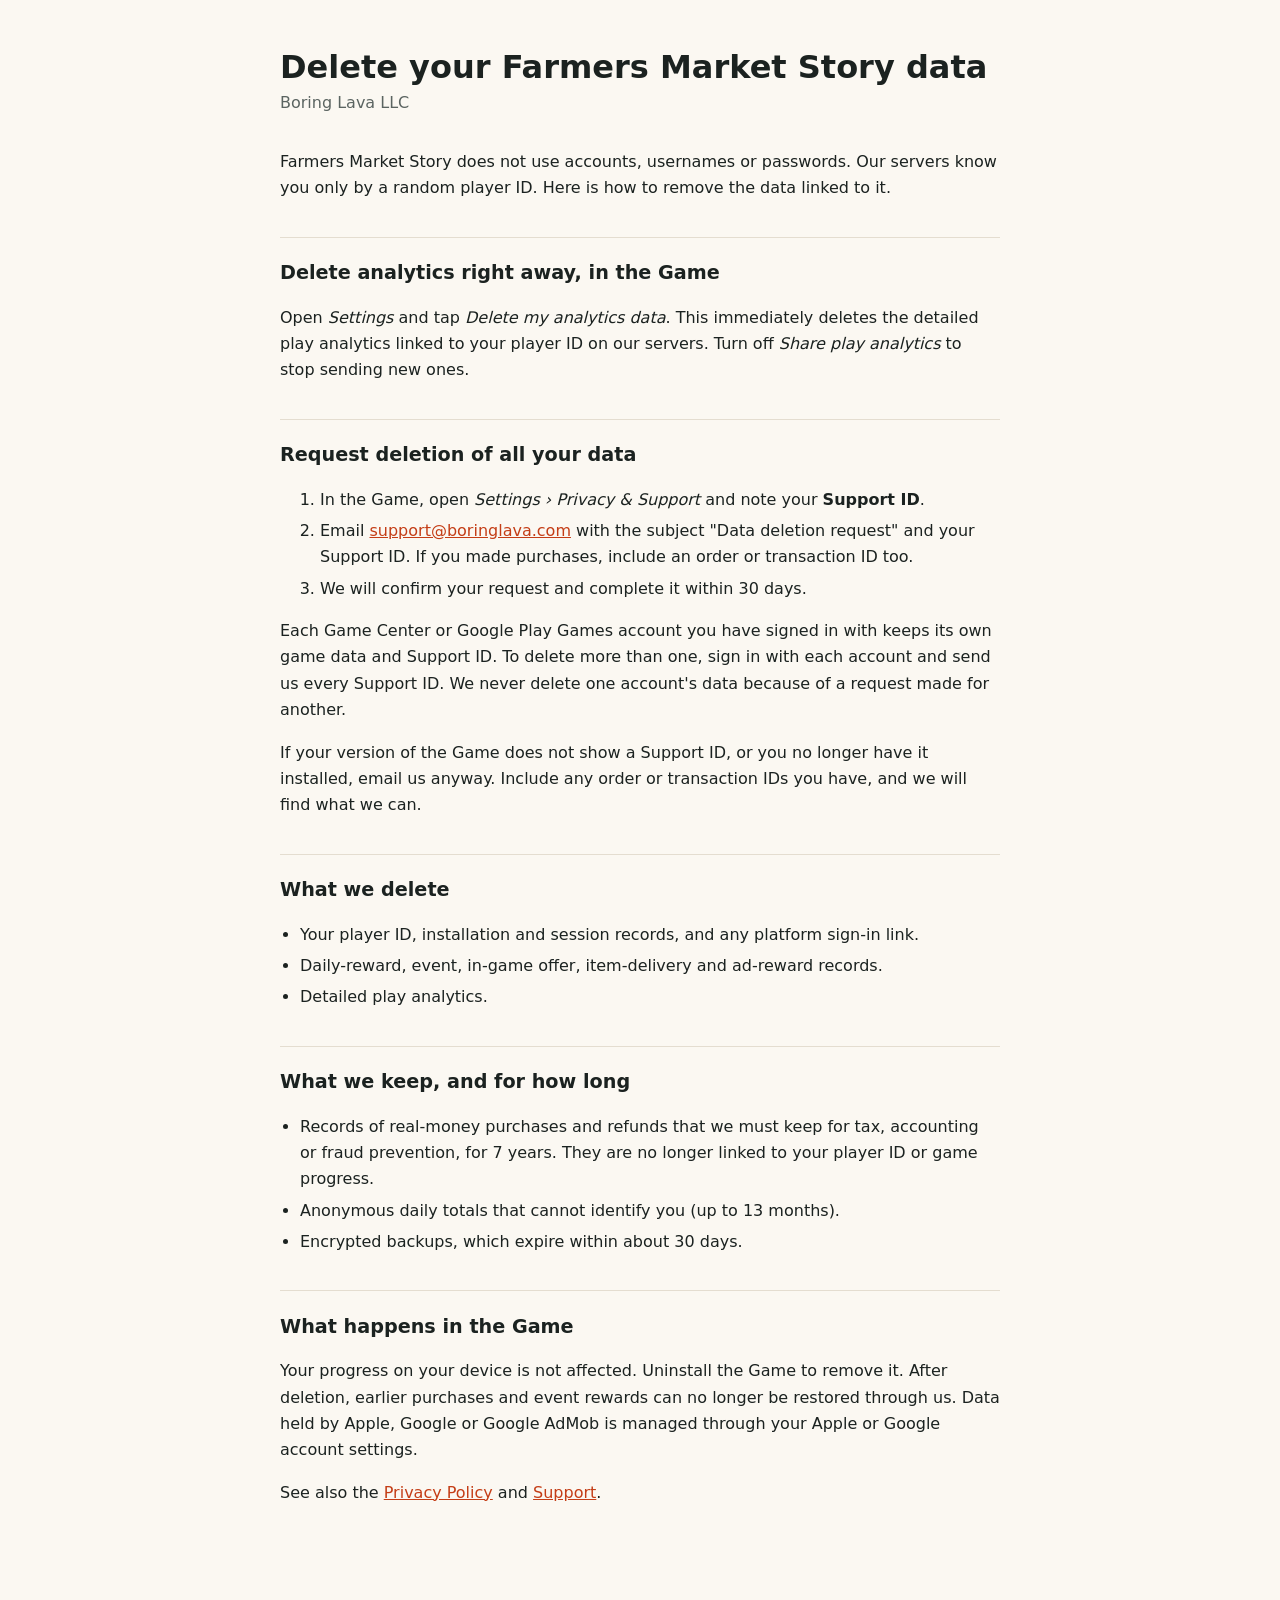
==== farmers-market-story/delete/index.html @ 039ba5ef "m" ====
<!doctype html>
<html lang="en">
<head>
<meta charset="UTF-8" />
<meta name="viewport" content="width=device-width, initial-scale=1.0" />
<title>Delete Your Data — Farmers Market Story</title>
<meta name="description" content="How to delete data linked to the Farmers Market Story mobile game by Boring Lava LLC." />
<style>
  :root { --ink:#1b2220; --paper:#fbf8f2; --muted:#5b6461; --lava:#c43d16; --rule:#e4ddd0; }
  @media (prefers-color-scheme: dark) { :root { --ink:#ece7dd; --paper:#111616; --muted:#a3aba8; --lava:#f0683f; --rule:#2a3230; } }
  * { box-sizing:border-box; }
  body { margin:0; background:var(--paper); color:var(--ink); font:16px/1.65 Inter,ui-sans-serif,system-ui,-apple-system,"Segoe UI",sans-serif; }
  main { max-width:760px; margin:0 auto; padding:48px 20px 80px; }
  h1 { font-size:2rem; line-height:1.2; margin:0 0 .25rem; }
  h2 { font-size:1.2rem; margin:2.2rem 0 .5rem; padding-top:1.2rem; border-top:1px solid var(--rule); }
  h3 { font-size:1rem; margin:1.4rem 0 .3rem; }
  .meta { color:var(--muted); margin:0 0 2rem; }
  a { color:var(--lava); }
  ul { padding-left:1.25rem; }
  li { margin:.3rem 0; }
</style>
</head>
<body>
<main>
<h1>Delete your Farmers Market Story data</h1>
<p class="meta">Boring Lava LLC</p>

<p>Farmers Market Story does not use accounts, usernames or passwords. Our servers know you only by a random player ID. Here is how to remove the data linked to it.</p>

<h2>Delete analytics right away, in the Game</h2>
<p>Open <em>Settings</em> and tap <em>Delete my analytics data</em>. This immediately deletes the detailed play analytics linked to your player ID on our servers. Turn off <em>Share play analytics</em> to stop sending new ones.</p>

<h2>Request deletion of all your data</h2>
<ol>
  <li>In the Game, open <em>Settings › Privacy &amp; Support</em> and note your <strong>Support ID</strong>.</li>
  <li>Email <a href="mailto:support@boringlava.com?subject=Farmers%20Market%20Story%20data%20deletion%20request">support@boringlava.com</a> with the subject "Data deletion request" and your Support ID. If you made purchases, include an order or transaction ID too.</li>
  <li>We will confirm your request and complete it within 30 days.</li>
</ol>
<p>Each Game Center or Google Play Games account you have signed in with keeps its own game data and Support ID. To delete more than one, sign in with each account and send us every Support ID. We never delete one account's data because of a request made for another.</p>
<p>If your version of the Game does not show a Support ID, or you no longer have it installed, email us anyway. Include any order or transaction IDs you have, and we will find what we can.</p>

<h2>What we delete</h2>
<ul>
  <li>Your player ID, installation and session records, and any platform sign-in link.</li>
  <li>Daily-reward, event, in-game offer, item-delivery and ad-reward records.</li>
  <li>Detailed play analytics.</li>
</ul>

<h2>What we keep, and for how long</h2>
<ul>
  <li>Records of real-money purchases and refunds that we must keep for tax, accounting or fraud prevention, for 7 years. They are no longer linked to your player ID or game progress.</li>
  <li>Anonymous daily totals that cannot identify you (up to 13 months).</li>
  <li>Encrypted backups, which expire within about 30 days.</li>
</ul>

<h2>What happens in the Game</h2>
<p>Your progress on your device is not affected. Uninstall the Game to remove it. After deletion, earlier purchases and event rewards can no longer be restored through us. Data held by Apple, Google or Google AdMob is managed through your Apple or Google account settings.</p>

<p>See also the <a href="../privacy/">Privacy Policy</a> and <a href="../support/">Support</a>.</p>
</main>
</body>
</html>
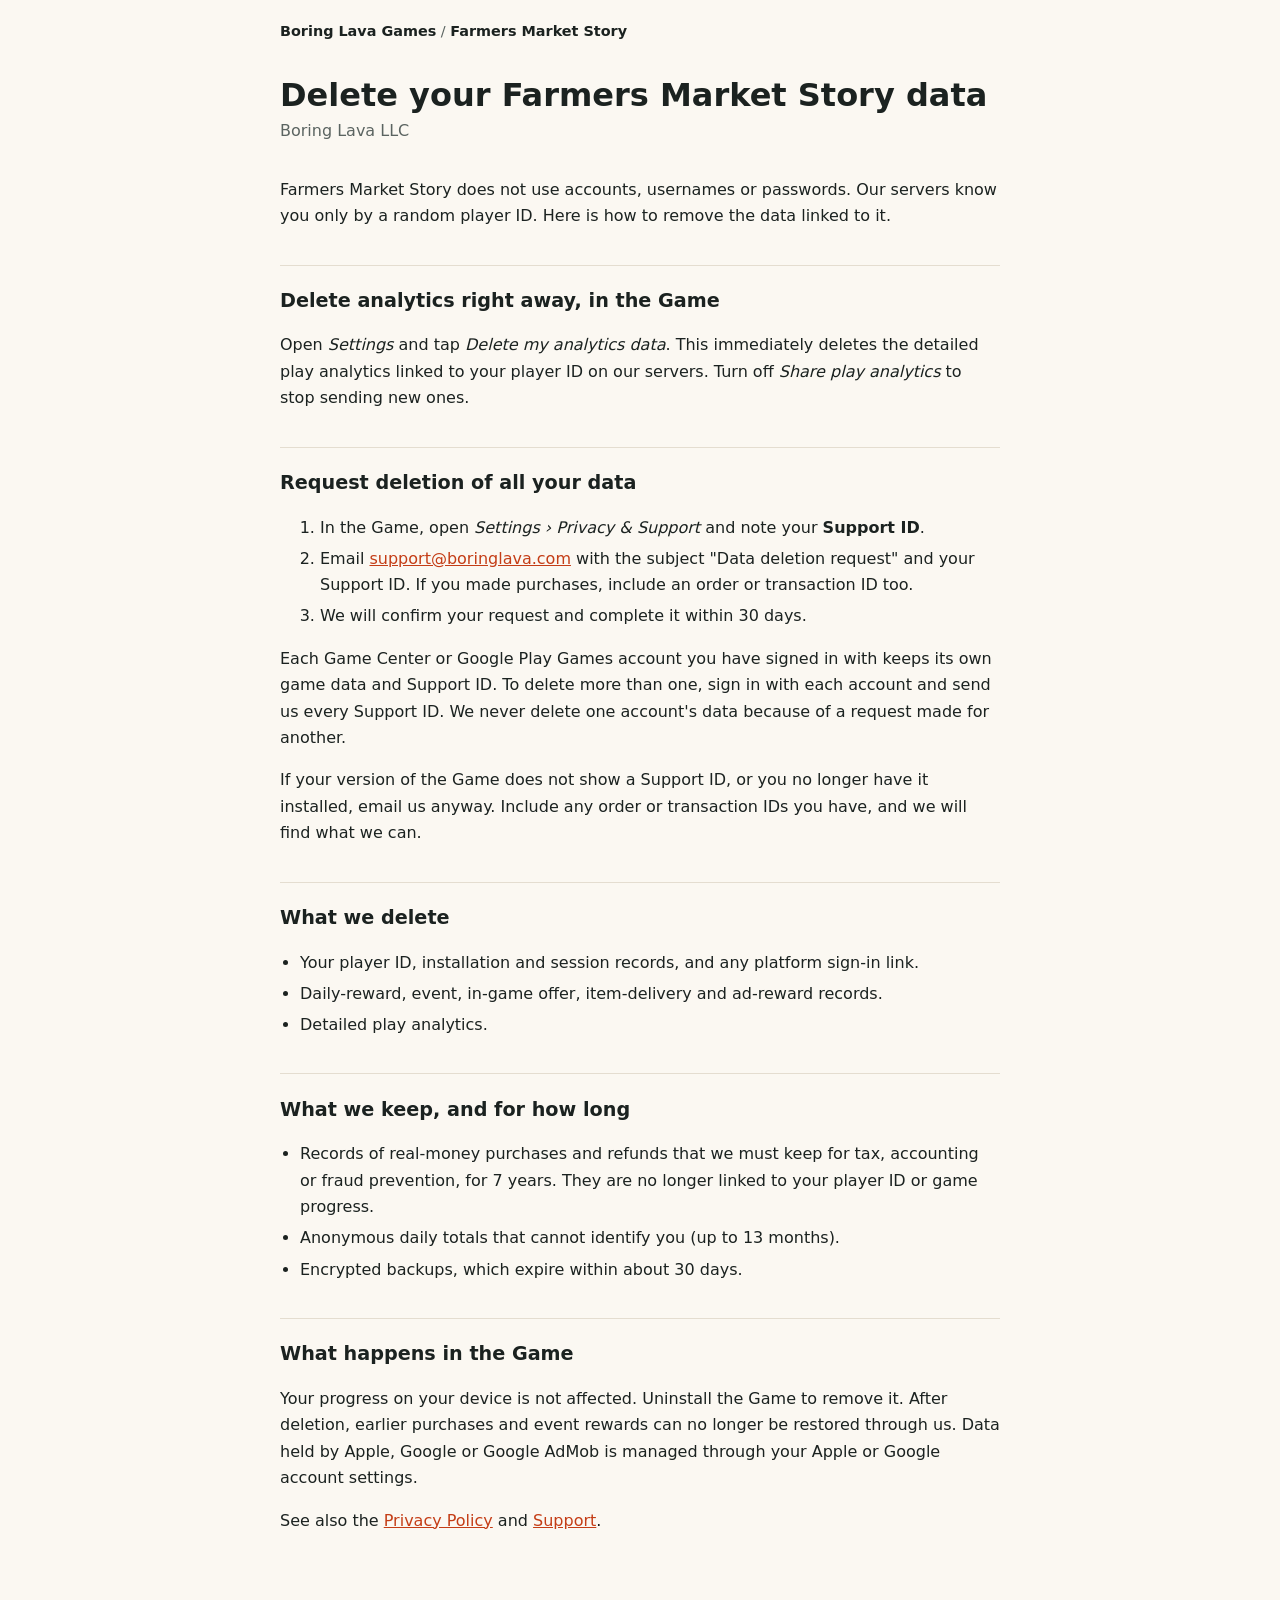
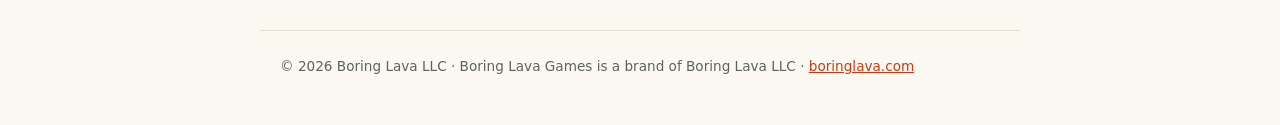
==== commit 002602bd: "Build out studio homepage and Farmers Market Story game page Replace the "coming soon" placeholder w" ====
--- a/farmers-market-story/delete/index.html
+++ b/farmers-market-story/delete/index.html
@@ -18,9 +18,17 @@
   a { color:var(--lava); }
   ul { padding-left:1.25rem; }
   li { margin:.3rem 0; }
+  .bar, .foot { max-width:760px; margin:0 auto; padding:20px 20px 0; color:var(--muted); font-size:.9rem; }
+  .bar a { color:var(--ink); font-weight:600; text-decoration:none; }
+  .bar a:hover { color:var(--lava); }
+  .foot { padding:24px 20px 48px; border-top:1px solid var(--rule); font-size:.85rem; }
+  main { padding-top:32px; }
 </style>
+<link rel="icon" href="/favicon.ico" sizes="48x48" />
+<link rel="apple-touch-icon" href="/assets/apple-touch-icon.png" />
 </head>
 <body>
+<nav class="bar" aria-label="Breadcrumb"><a href="/">Boring Lava Games</a> / <a href="/farmers-market-story/">Farmers Market Story</a></nav>
 <main>
 <h1>Delete your Farmers Market Story data</h1>
 <p class="meta">Boring Lava LLC</p>
@@ -58,5 +66,6 @@
 
 <p>See also the <a href="../privacy/">Privacy Policy</a> and <a href="../support/">Support</a>.</p>
 </main>
+<footer class="foot">© 2026 Boring Lava LLC · Boring Lava Games is a brand of Boring Lava LLC · <a href="/">boringlava.com</a></footer>
 </body>
 </html>
